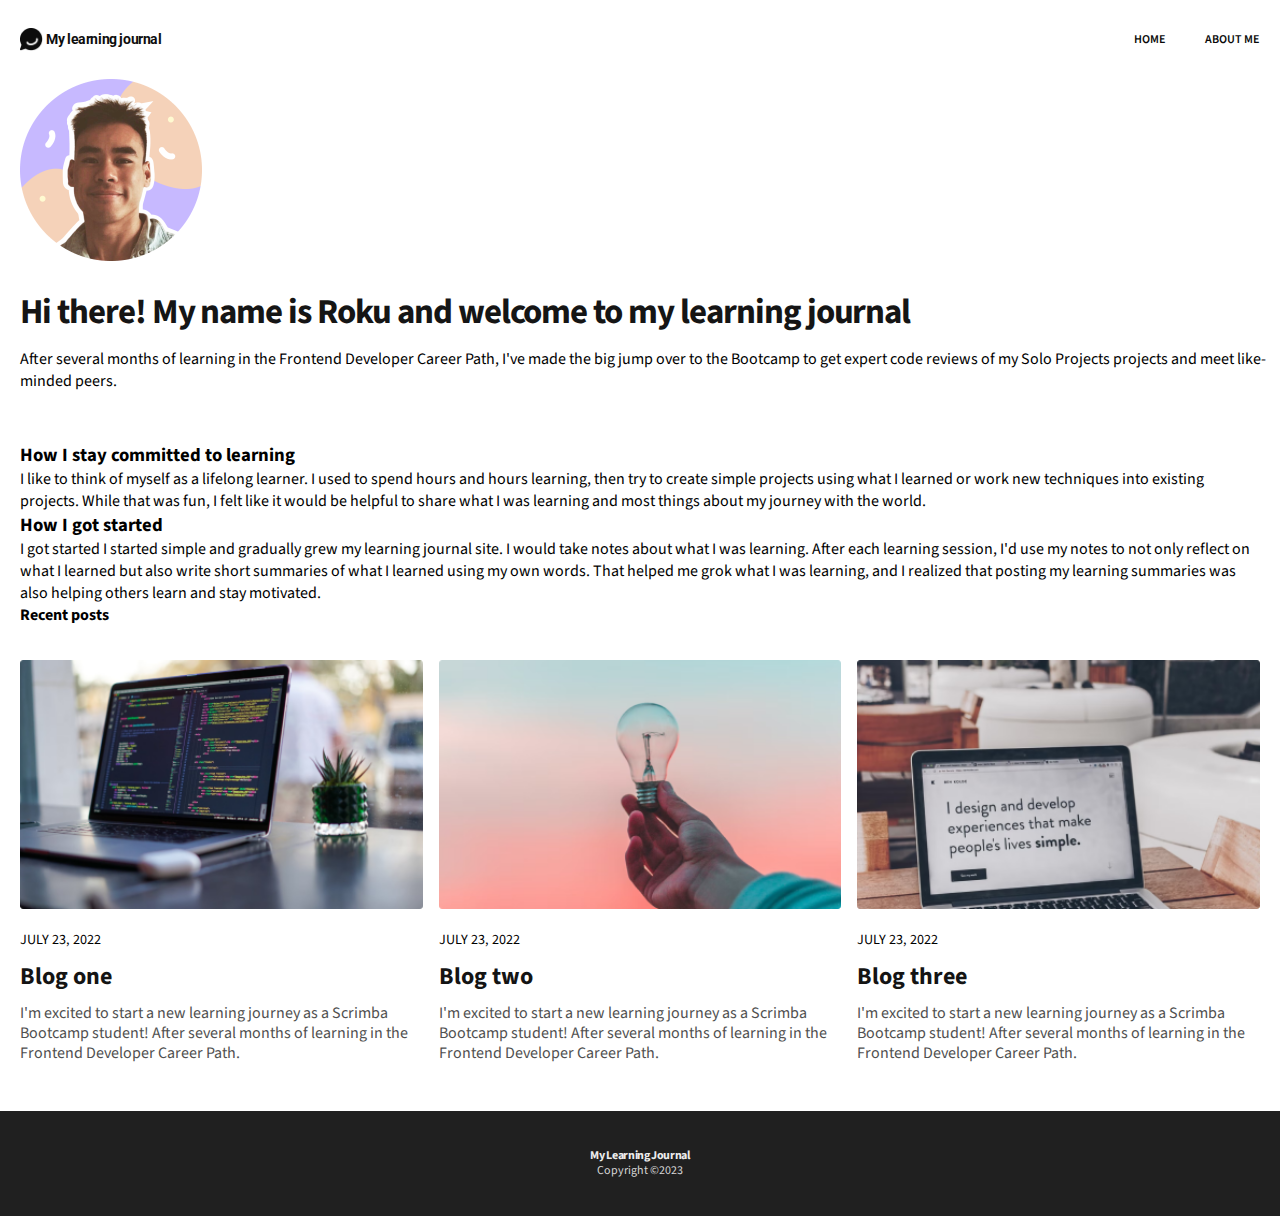
==== about-me.html @ 6f6a1679 "add two new pages" ====
<!DOCTYPE html>
<html lang="en">
  <head>
    <meta charset="UTF-8" />
    <meta name="viewport" content="width=device-width, initial-scale=1.0" />
    <title>My Learning Journal</title>
    <link rel="preconnect" href="https://fonts.googleapis.com" />
    <link rel="preconnect" href="https://fonts.gstatic.com" crossorigin />
    <link
      href="https://fonts.googleapis.com/css2?family=Roboto:wght@700&family=Source+Sans+3:wght@400;600;700&display=swap"
      rel="stylesheet"
    />
    <link
      href="https://fonts.googleapis.com/css?family=Source+Sans+Pro"
      rel="stylesheet"
      type="text/css"
    />
    <link rel="stylesheet" href="index.css" />
    <link rel="stylesheet" href="view-more-posts.css" />
    <link rel="stylesheet" href="about-me.css" />
  </head>

  <body>
    <div class="container">
      <header>
        <div class="logo-wrapper">
          <img src="./images/logo.png" alt="logo-image" class="logo" />
          <h1>My learning journal</h1>
        </div>
        <nav>
          <ul>
            <li><a href="#">HOME</a></li>
            <li><a href="#">ABOUT ME</a></li>
          </ul>
        </nav>
      </header>

      <section class="hero-section-about-me">
        <img
          src="./images/image 18.png"
          class="image-developer"
          alt="Clare Boniface the web developer"
        />
        <h2 class="hero-heading">
          Hi there! My name is Roku and welcome to my learning journal
        </h2>
        <p class="hero-text">
          After several months of learning in the Frontend Developer Career
          Path, I've made the big jump over to the Bootcamp to get expert code
          reviews of my Solo Projects projects and meet like-minded peers.
        </p>
      </section>

      <main>
        <article class="about-me-information">
          <h3>How I stay committed to learning</h3>
          <p>
            I like to think of myself as a lifelong learner. I used to spend
            hours and hours learning, then try to create simple projects using
            what I learned or work new techniques into existing projects. While
            that was fun, I felt like it would be helpful to share what I was
            learning and most things about my journey with the world.
          </p>
          <h3>How I got started</h3>
          <p>
            I got started I started simple and gradually grew my learning
            journal site. I would take notes about what I was learning. After
            each learning session, I'd use my notes to not only reflect on what
            I learned but also write short summaries of what I learned using my
            own words. That helped me grok what I was learning, and I realized
            that posting my learning summaries was also helping others learn and
            stay motivated.
          </p>
        </article>
        <h4>Recent posts</h4>
        <section class="blog-posts">
          <div class="blog-post">
            <img
              src="./images/article-image-03.png"
              class="blog-img"
              alt="open laptop screen showing multiple lines of code"
            />
            <p class="blog-date">July 23, 2022</p>
            <h3 class="blog-title">Blog one</h3>
            <p class="blog-text">
              I'm excited to start a new learning journey as a Scrimba Bootcamp
              student! After several months of learning in the Frontend
              Developer Career Path.
            </p>
          </div>
          <div class="blog-post">
            <img
              src="./images/article-image-02.png"
              class="blog-img"
              alt="a hand holding a glass lightbulb"
            />
            <p class="blog-date">July 23, 2022</p>
            <h3 class="blog-title">Blog two</h3>
            <p class="blog-text">
              I'm excited to start a new learning journey as a Scrimba Bootcamp
              student! After several months of learning in the Frontend
              Developer Career Path.
            </p>
          </div>
          <div class="blog-post last-post">
            <img
              src="./images/article-image-01.png"
              class="blog-img"
              alt="open laptop screen showing multiple lines of code"
            />
            <p class="blog-date">July 23, 2022</p>
            <h3 class="blog-title">Blog three</h3>
            <p class="blog-text">
              I'm excited to start a new learning journey as a Scrimba Bootcamp
              student! After several months of learning in the Frontend
              Developer Career Path.
            </p>
          </div>
        </section>
      </main>
      <footer>
        <p class="footer-title">My Learning Journal</p>
        <p class="footer-subtitle">Copyright &copy;2023</p>
      </footer>
    </div>
  </body>
</html>
---- index.css ----
* {
  box-sizing: border-box;
}

h1,
h2,
h3,
h4,
h5,
h6,
p {
  margin: 0;
}

body {
  background-color: #fff;
  margin: 0;
  padding: 0;
  font-family: "Source Sans Pro", sans-serif;
}

header {
  display: flex;
  justify-content: space-between;
  padding: 15px 21px 15px 20px;
}
h1 {
  font-size: 13.552px;
  font-weight: 700;
  line-height: 108.2%;
  letter-spacing: -0.407px;
  color: #0e0e0e;
  font-family: "Roboto", sans-serif;
}

.logo-wrapper {
  display: flex;
  align-items: center;
}

.logo {
  width: 23.162px;
  height: 23.162px;
  margin-right: 3.09px;
}

nav ul {
  display: flex;
  justify-content: space-between;
}

li a {
  text-decoration: none;
  color: #090909;
}

li {
  list-style: none;
  margin-left: 40px;
  color: #090909;
  text-align: right;
  font-size: 12px;
  font-weight: 600;
}

.hero-section {
  background-image: url("./images/article-image-hero.png");
  background-size: cover;
  height: 293px;
  width: 100%;
  color: #fff;
  padding: 87px 20px 25px 20px;
  display: flex;
  flex-direction: column;
  justify-content: end;
}
.hero-date {
  text-transform: uppercase;
  margin-bottom: 8px;
  color: #fff;
  font-size: 12px;
}
.hero-heading {
  font-size: 32px;
  color: #fff;
  font-weight: 700;
  line-height: 108.2%;
  letter-spacing: -0.96px;
  margin-bottom: 8px;
}
.hero-text {
  font-size: 16px;
}

main {
  font-family: "Source Sans Pro", sans-serif;
  padding: 0 20px;
}

.blog-posts {
  display: grid;
}

.blog-post {
  padding-top: 0;
  padding-bottom: 0;
}
.blog-img {
  padding-top: 34px;
}
.blog-text {
  color: #505050;
  font-size: 16px;
  line-height: 125%;
}

.view-more-link {
  text-align: center;
  display: block;
  color: #000000;
  font-size: 16px;
  font-weight: 700;
  margin-top: 27px;
  margin-bottom: 43px;
}
.last-post {
  margin-bottom: 0;
  padding-bottom: 0;
}

footer {
  background-color: #202020;
  color: #ececec;
  display: flex;
  flex-direction: column;
  align-items: center;
  padding: 38.5px 0;
  width: 100%;
}
.footer-title {
  font-size: 12px;
  font-weight: 700;
  line-height: 108.2%;
  letter-spacing: -0.36px;
}
.footer-subtitle {
  color: #d7d7d7;
  font-size: 12px;
  font-weight: 400;
  line-height: 125%;
}

@media (min-width: 690px) {
  .blog-posts {
    grid-template-columns: 1fr 1fr 1fr;
    grid-template-areas:
      "img img img"
      "date date date"
      "title title title"
      "text text text";
    gap: 1em;
  }
}

.blog-img {
  width: 100%;
  margin: 0 auto;
  grid-area: img;
}
.blog-date {
  grid-area: date;
  color: #000;
  font-size: 14.173px;
  text-transform: uppercase;
  margin-top: 14px;
  margin-bottom: 9px;
}
.blog-title {
  grid-area: title;
  color: #141414;
  font-size: 24px;
  margin-bottom: 9px;
}
.blog-text {
  grid-area: text;
  font-size: 16px;
  line-height: 1.25;
  color: #505050;
  font-family: "Source Sans 3", sans-serif;
}
---- about-me.css ----
.hero-section-about-me {
  padding-left: 20px;
}

.image-developer {
  width: 182px;
  margin-bottom: 27px;
}

.hero-heading {
  color: #151515;
  font-size: 34.838px;
  font-weight: 700;
  line-height: 108.2%;
  letter-spacing: -1.045px;
  padding-right: 43px;
  margin-bottom: 16px;
}

.about-me-information {
  margin-top: 50px;
}
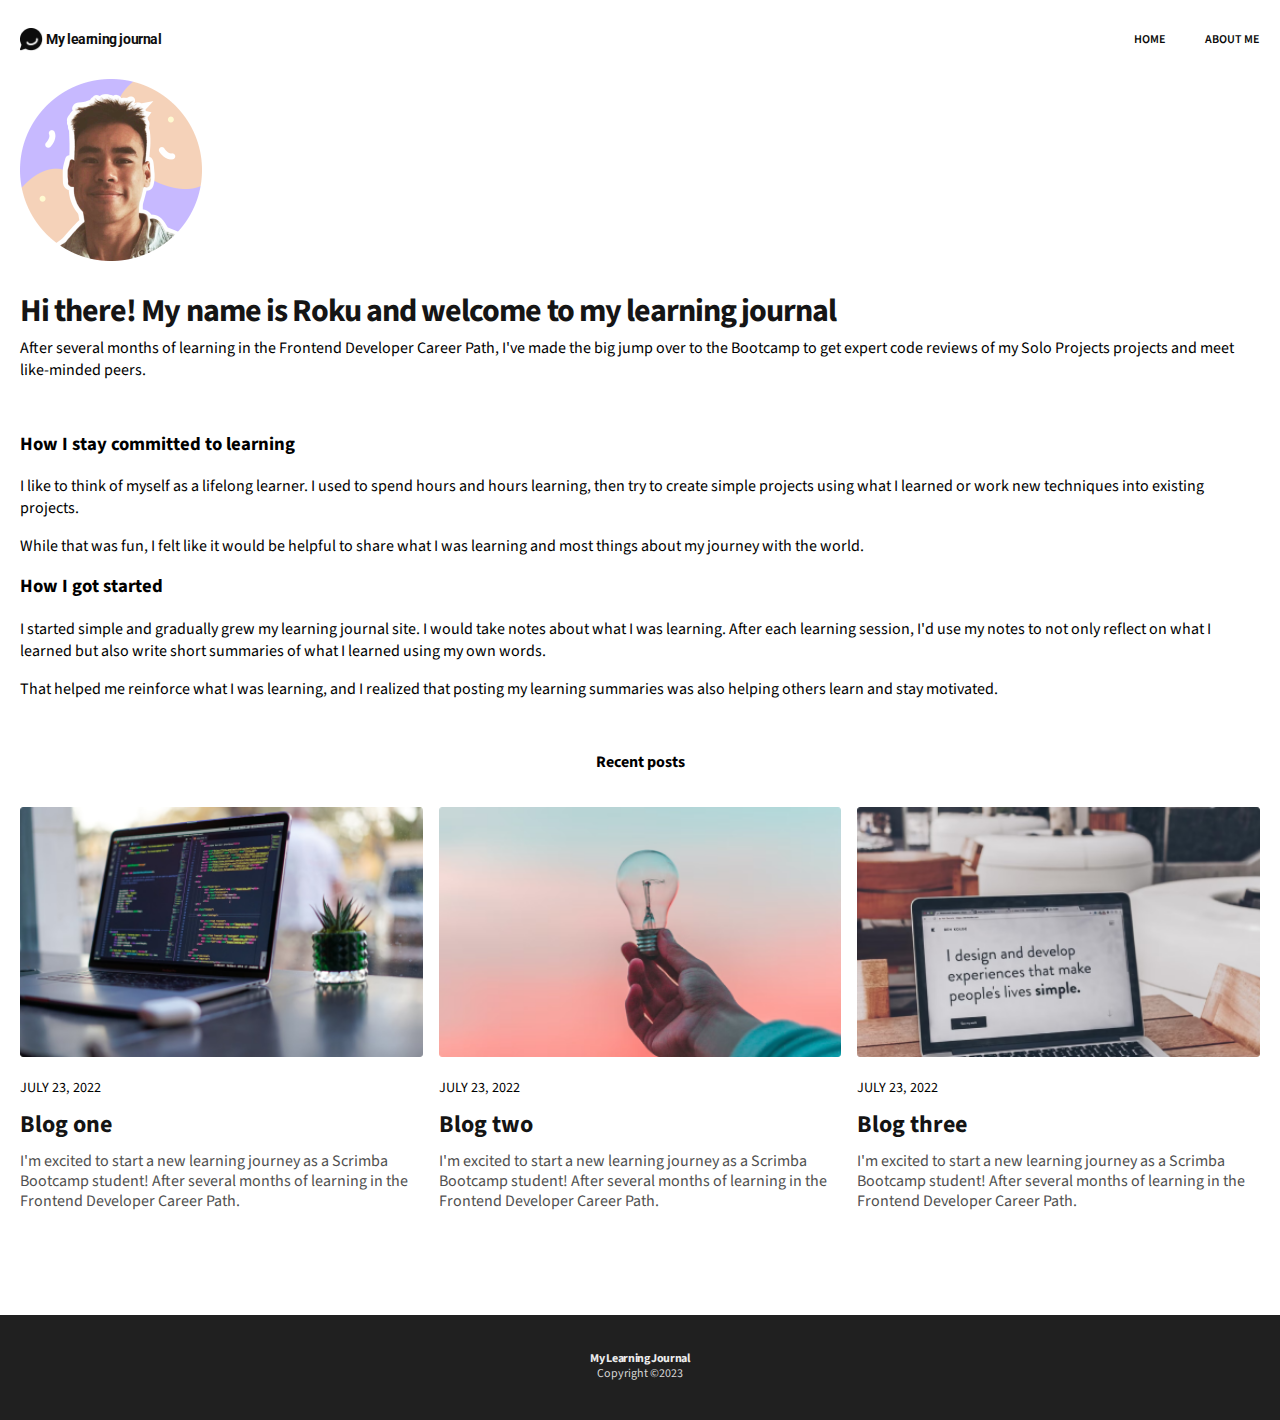
==== commit 75cccac0: "update the two new pages - about me and view more posts" ====
--- a/about-me.html
+++ b/about-me.html
@@ -35,7 +35,7 @@
         </nav>
       </header>
 
-      <section class="hero-section-about-me">
+      <section class="hero-section-white-bg">
         <img
           src="./images/image 18.png"
           class="image-developer"
@@ -53,26 +53,31 @@
 
       <main>
         <article class="about-me-information">
-          <h3>How I stay committed to learning</h3>
-          <p>
+          <h3 class="about-me-heading">How I stay committed to learning</h3>
+          <p class="about-me-text">
             I like to think of myself as a lifelong learner. I used to spend
             hours and hours learning, then try to create simple projects using
-            what I learned or work new techniques into existing projects. While
-            that was fun, I felt like it would be helpful to share what I was
-            learning and most things about my journey with the world.
+            what I learned or work new techniques into existing projects.
           </p>
-          <h3>How I got started</h3>
-          <p>
-            I got started I started simple and gradually grew my learning
-            journal site. I would take notes about what I was learning. After
-            each learning session, I'd use my notes to not only reflect on what
-            I learned but also write short summaries of what I learned using my
-            own words. That helped me grok what I was learning, and I realized
-            that posting my learning summaries was also helping others learn and
-            stay motivated.
+
+          <p class="about-me-text">
+            While that was fun, I felt like it would be helpful to share what I
+            was learning and most things about my journey with the world.
+          </p>
+          <h3 class="about-me-heading">How I got started</h3>
+          <p class="about-me-text">
+            I started simple and gradually grew my learning journal site. I
+            would take notes about what I was learning. After each learning
+            session, I'd use my notes to not only reflect on what I learned but
+            also write short summaries of what I learned using my own words.
+          </p>
+          <p class="about-me-text">
+            That helped me reinforce what I was learning, and I realized that
+            posting my learning summaries was also helping others learn and stay
+            motivated.
           </p>
         </article>
-        <h4>Recent posts</h4>
+        <h4 class="recent-post-heading">Recent posts</h4>
         <section class="blog-posts">
           <div class="blog-post">
             <img
--- a/view-more-posts.css
+++ b/view-more-posts.css
@@ -0,0 +1,37 @@
+.hero-section-white-bg {
+  padding-right: 43px;
+  margin-bottom: 16px;
+  padding-left: 20px;
+}
+
+.hero-heading {
+  color: #151515;
+  font-family: Source Sans Pro;
+  font-size: 32px;
+  font-weight: 700;
+  line-height: 108.2%;
+  letter-spacing: -0.96px;
+}
+
+.about-me-heading {
+  margin-bottom: 1em;
+}
+
+.about-me-text {
+  margin-bottom: 1em;
+}
+
+.recent-post-heading {
+  margin-top: 51px;
+  text-align: center;
+  color: #000;
+  text-align: center;
+  font-family: Source Sans Pro;
+  font-size: 16px;
+  font-style: normal;
+  font-weight: 700;
+  line-height: normal;
+}
+.last-post {
+  margin-bottom: 56px;
+}
--- a/about-me.css
+++ b/about-me.css
@@ -1,22 +1,9 @@
-.hero-section-about-me {
-  padding-left: 20px;
-}
 
 .image-developer {
   width: 182px;
   margin-bottom: 27px;
 }
 
-.hero-heading {
-  color: #151515;
-  font-size: 34.838px;
-  font-weight: 700;
-  line-height: 108.2%;
-  letter-spacing: -1.045px;
-  padding-right: 43px;
-  margin-bottom: 16px;
-}
-
 .about-me-information {
   margin-top: 50px;
 }
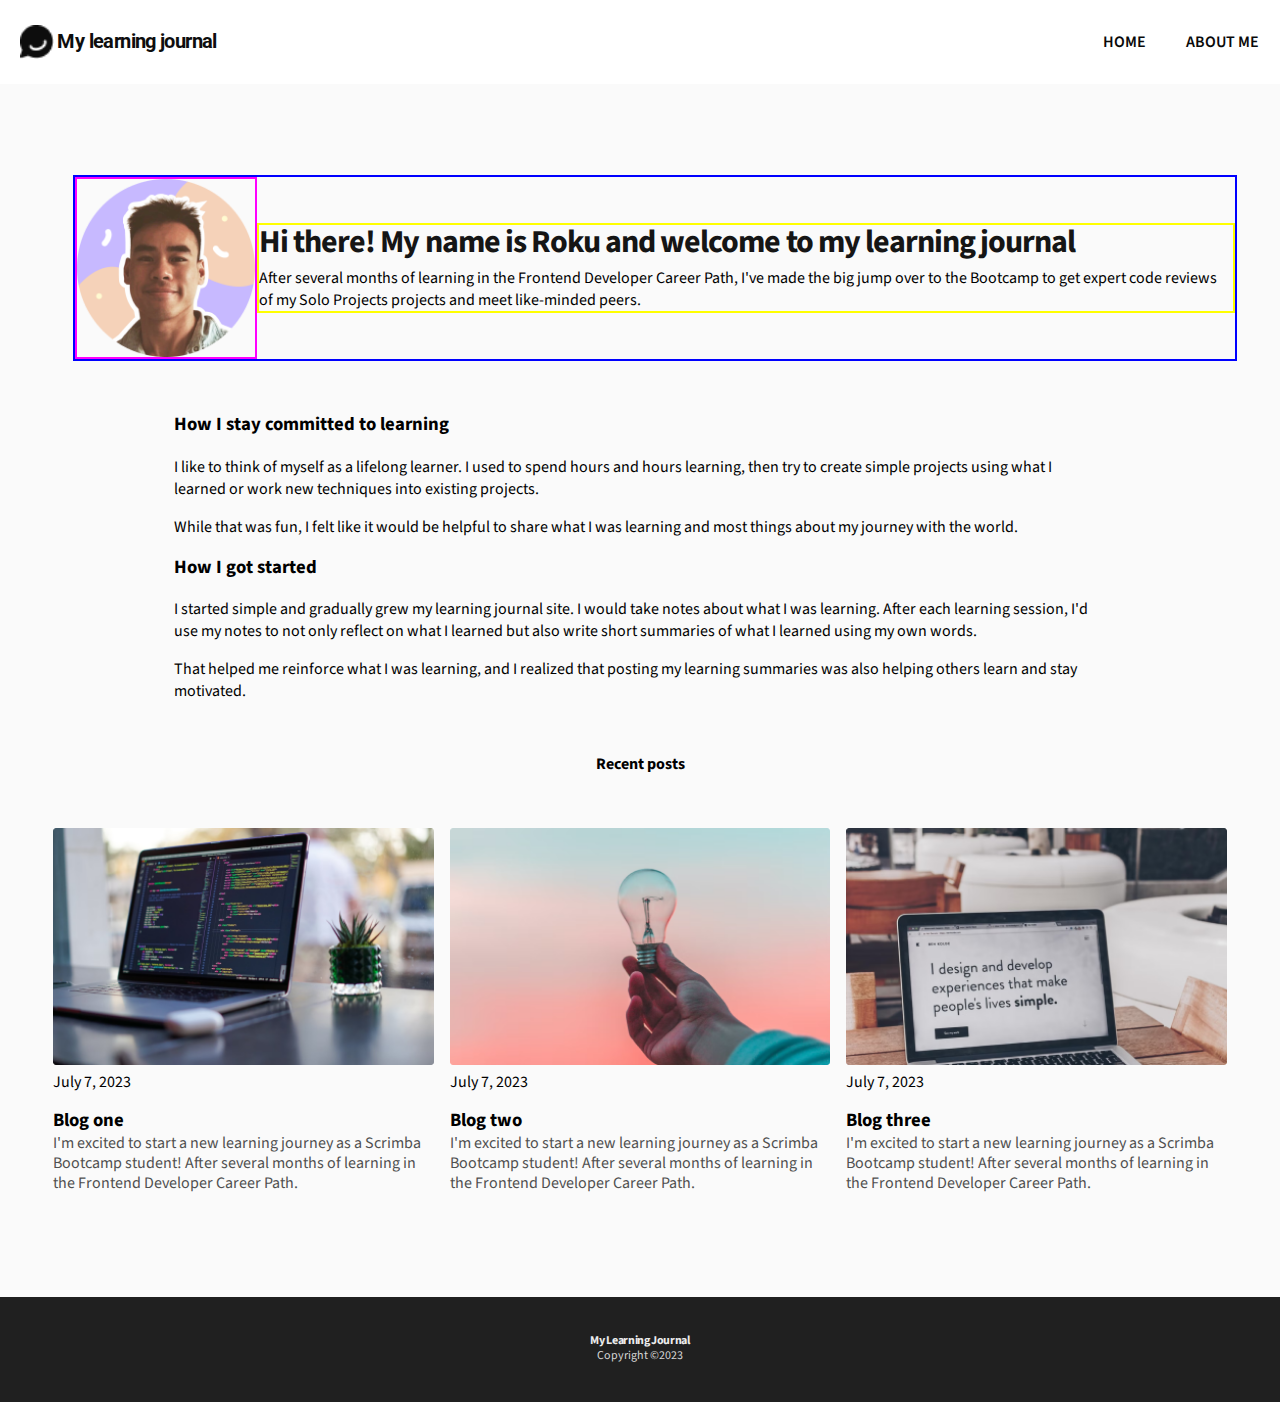
==== commit b0446468: "add responsive design for desktop" ====
--- a/about-me.html
+++ b/about-me.html
@@ -29,26 +29,31 @@
         </div>
         <nav>
           <ul>
-            <li><a href="#">HOME</a></li>
-            <li><a href="#">ABOUT ME</a></li>
+            <li><a href="index.html">HOME</a></li>
+            <li><a href="about-me.html" class="active">ABOUT ME</a></li>
           </ul>
         </nav>
       </header>
 
       <section class="hero-section-white-bg">
-        <img
-          src="./images/image 18.png"
-          class="image-developer"
-          alt="Clare Boniface the web developer"
-        />
-        <h2 class="hero-heading">
-          Hi there! My name is Roku and welcome to my learning journal
-        </h2>
-        <p class="hero-text">
-          After several months of learning in the Frontend Developer Career
-          Path, I've made the big jump over to the Bootcamp to get expert code
-          reviews of my Solo Projects projects and meet like-minded peers.
-        </p>
+        <div class="hero-container">
+          <img
+            src="./images/image 18.png"
+            class="image-developer"
+            alt="Clare Boniface the web developer"
+          />
+          <div class="hero-info-container">
+            <h2 class="hero-heading">
+              Hi there! My name is Roku and welcome to my learning journal
+            </h2>
+            <p class="hero-text">
+              After several months of learning in the Frontend Developer Career
+              Path, I've made the big jump over to the Bootcamp to get expert
+              code reviews of my Solo Projects projects and meet like-minded
+              peers.
+            </p>
+          </div>
+        </div>
       </section>
 
       <main>
@@ -85,7 +90,7 @@
               class="blog-img"
               alt="open laptop screen showing multiple lines of code"
             />
-            <p class="blog-date">July 23, 2022</p>
+            <p class="blog-date">July 7, 2023</p>
             <h3 class="blog-title">Blog one</h3>
             <p class="blog-text">
               I'm excited to start a new learning journey as a Scrimba Bootcamp
@@ -99,7 +104,7 @@
               class="blog-img"
               alt="a hand holding a glass lightbulb"
             />
-            <p class="blog-date">July 23, 2022</p>
+            <p class="blog-date">July 7, 2023</p>
             <h3 class="blog-title">Blog two</h3>
             <p class="blog-text">
               I'm excited to start a new learning journey as a Scrimba Bootcamp
@@ -113,7 +118,7 @@
               class="blog-img"
               alt="open laptop screen showing multiple lines of code"
             />
-            <p class="blog-date">July 23, 2022</p>
+            <p class="blog-date">July 7, 2023</p>
             <h3 class="blog-title">Blog three</h3>
             <p class="blog-text">
               I'm excited to start a new learning journey as a Scrimba Bootcamp
--- a/index.css
+++ b/index.css
@@ -107,6 +107,8 @@
 }
 .blog-img {
   padding-top: 34px;
+  width: 100%;
+  object-fit: cover;
 }
 .blog-text {
   color: #505050;
@@ -149,8 +151,53 @@
   font-weight: 400;
   line-height: 125%;
 }
+.hidden {
+  display: none;
+}
 
 @media (min-width: 690px) {
+  h1 {
+    font-size: 20.03px;
+    letter-spacing: -0.601px;
+  }
+
+  .logo {
+    width: 34.246px;
+    height: 34.246px;
+  }
+  li {
+    font-size: 16px;
+  }
+  .hero-section {
+    height: 488px;
+  }
+  .hero-information {
+    margin-right: 375px;
+  }
+  .hero-date {
+    font-size: 16px;
+  }
+  .hero-heading {
+    font-size: 40px;
+    letter-spacing: -1.2px;
+    margin-bottom: 8px;
+  }
+
+  main {
+    padding: 0 53px;
+  }
+
+  .blog-posts {
+    display: grid;
+  }
+  .blog-img {
+    padding-top: 53px;
+  }
+  .view-more-link {
+    font-size: 14.173px;
+    margin-top: 31px;
+    margin-bottom: 51px;
+  }
   .blog-posts {
     grid-template-columns: 1fr 1fr 1fr;
     grid-template-areas:
@@ -160,31 +207,21 @@
       "text text text";
     gap: 1em;
   }
-}
-
-.blog-img {
-  width: 100%;
-  margin: 0 auto;
-  grid-area: img;
-}
-.blog-date {
-  grid-area: date;
-  color: #000;
-  font-size: 14.173px;
-  text-transform: uppercase;
-  margin-top: 14px;
-  margin-bottom: 9px;
-}
-.blog-title {
-  grid-area: title;
-  color: #141414;
-  font-size: 24px;
-  margin-bottom: 9px;
-}
-.blog-text {
-  grid-area: text;
-  font-size: 16px;
-  line-height: 1.25;
-  color: #505050;
-  font-family: "Source Sans 3", sans-serif;
-}
+  .blog-img {
+    margin: 0 auto;
+    grid-area: img;
+  }
+  .blog-date {
+    grid-area: date;
+    margin-bottom: 14px;
+  }
+  .blog-title {
+    grid-area: title;
+  }
+  .blog-text {
+    grid-area: text;
+  }
+  .hidden {
+    display: block;
+  }
+}
--- a/view-more-posts.css
+++ b/view-more-posts.css
@@ -35,3 +35,12 @@
 .last-post {
   margin-bottom: 56px;
 }
+
+@media (min-width: 690px) {
+  body {
+    background-color: #fafafa;
+  }
+  header {
+    background-color: #fff;
+  }
+}
--- a/about-me.css
+++ b/about-me.css
@@ -1,4 +1,3 @@
-
 .image-developer {
   width: 182px;
   margin-bottom: 27px;
@@ -7,3 +6,34 @@
 .about-me-information {
   margin-top: 50px;
 }
+
+@media (min-width: 690px) {
+  .image-developer {
+    display: block;
+    border: 2px solid magenta;
+    align-self: center;
+    justify-self: center;
+    margin-bottom: 0;
+  }
+  .hero-container {
+    display: flex;
+    align-items: center;
+    margin-top: 91px;
+    margin-left: 53px;
+    margin-bottom: 0;
+    border: 2px solid blue;
+  }
+  .hero-info-container {
+    border: 2px solid yellow;
+    display: flex;
+    flex-direction: column;
+    align-self: center;
+    justify-content: center;
+    align-content: center;
+    margin: 0;
+  }
+  .about-me-information {
+    margin-left: 121px;
+    margin-right: 121px;
+  }
+}
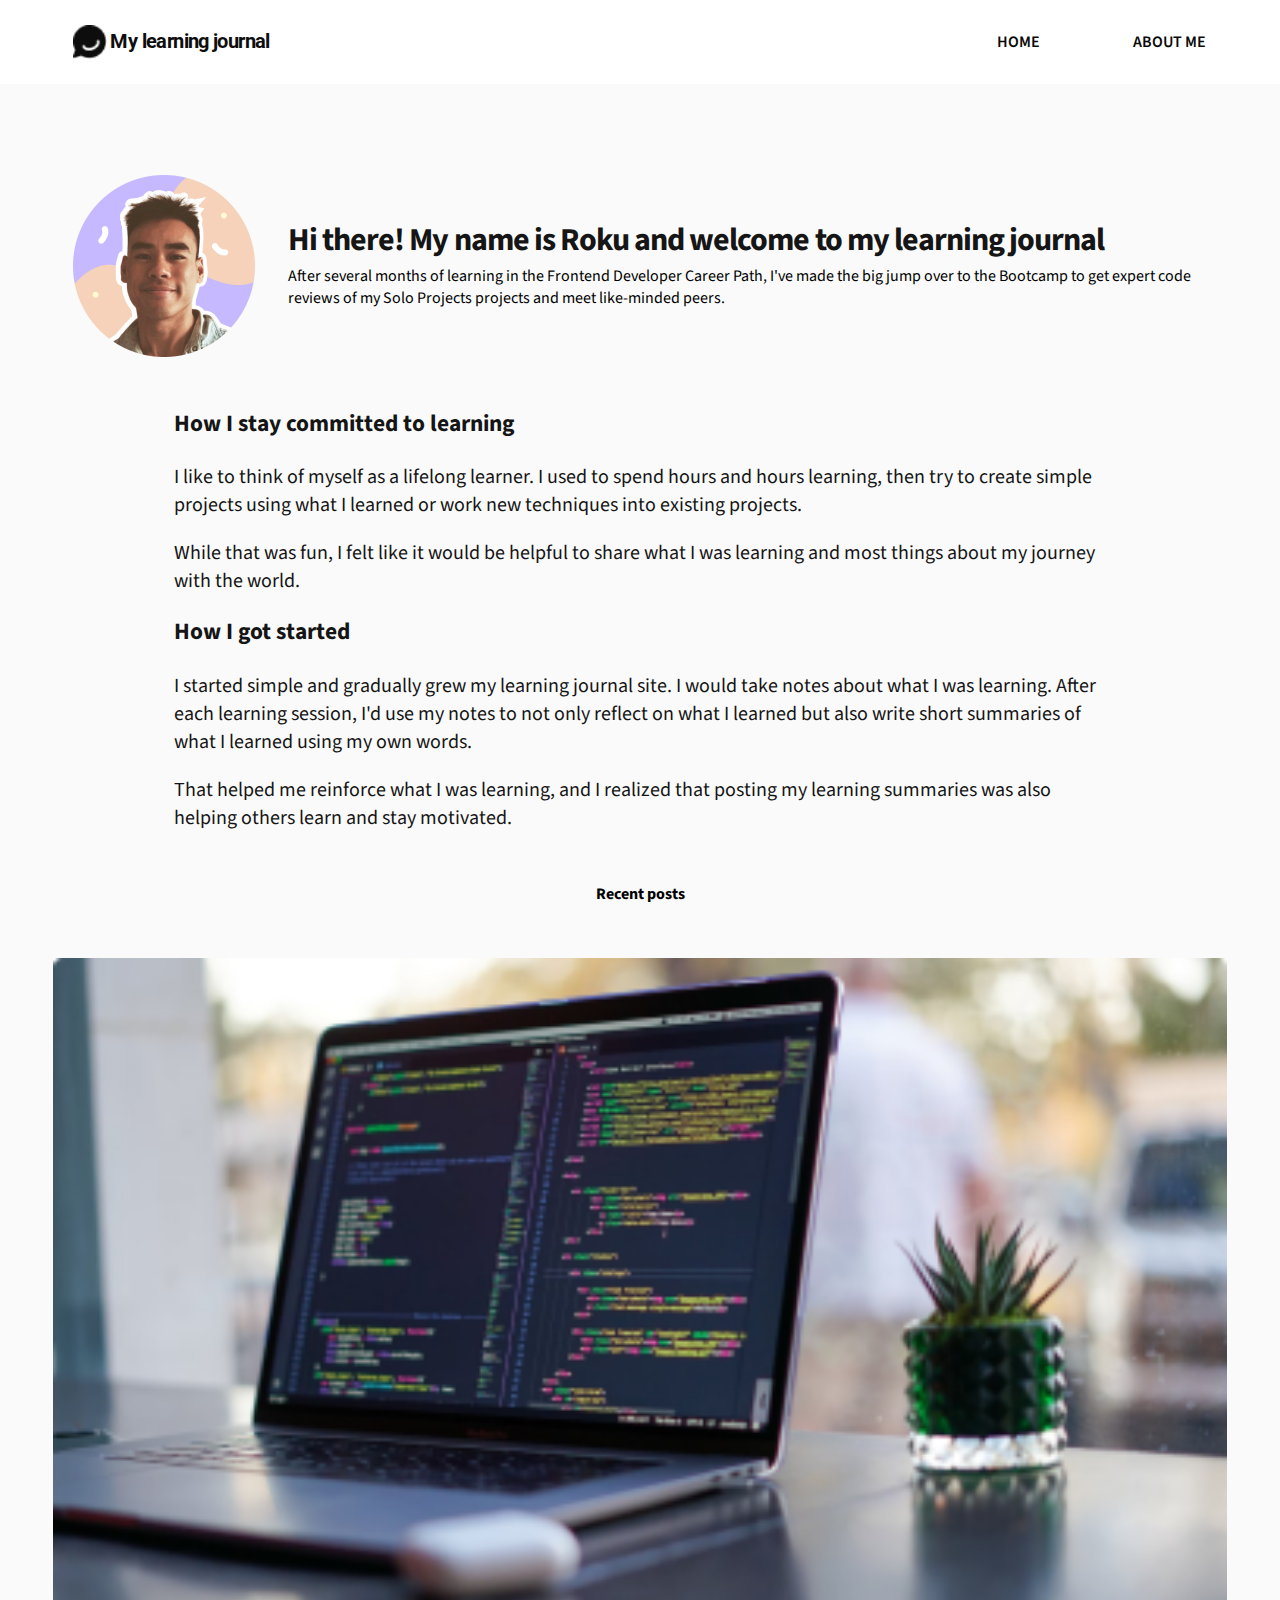
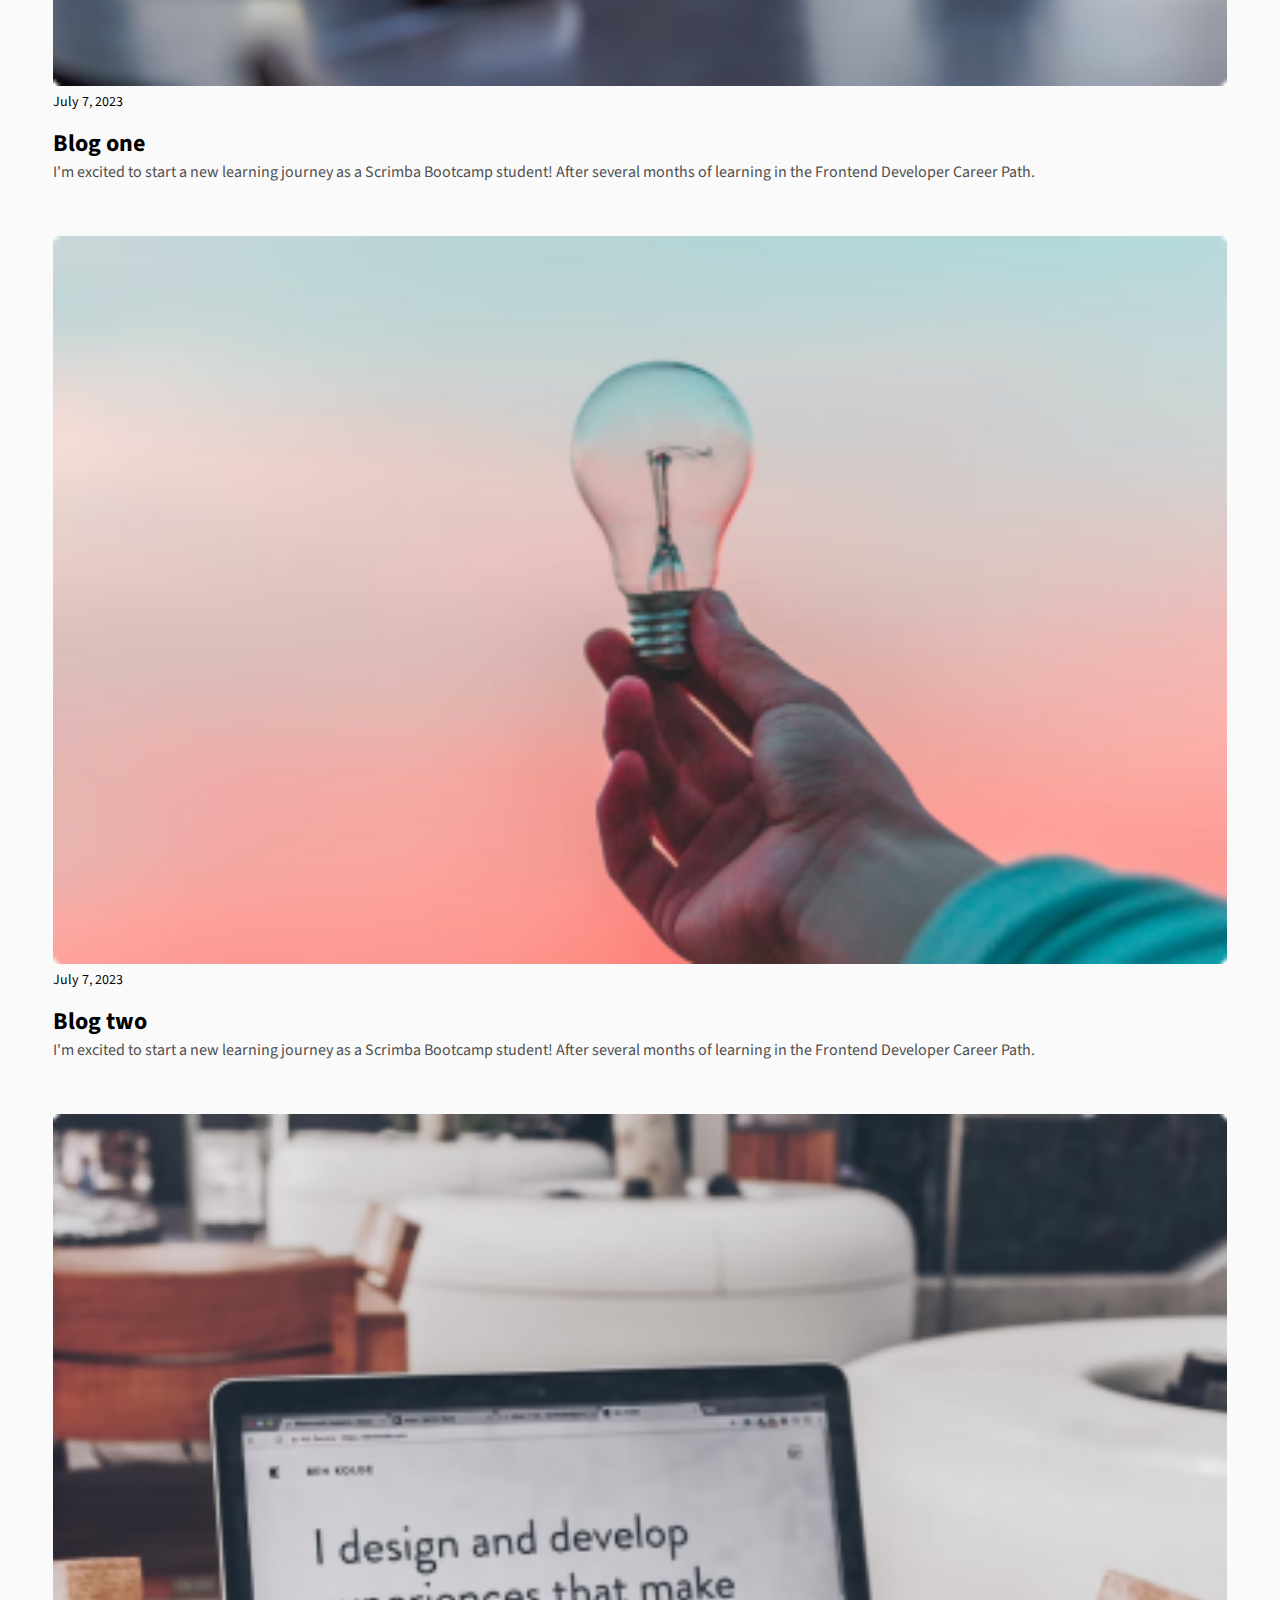
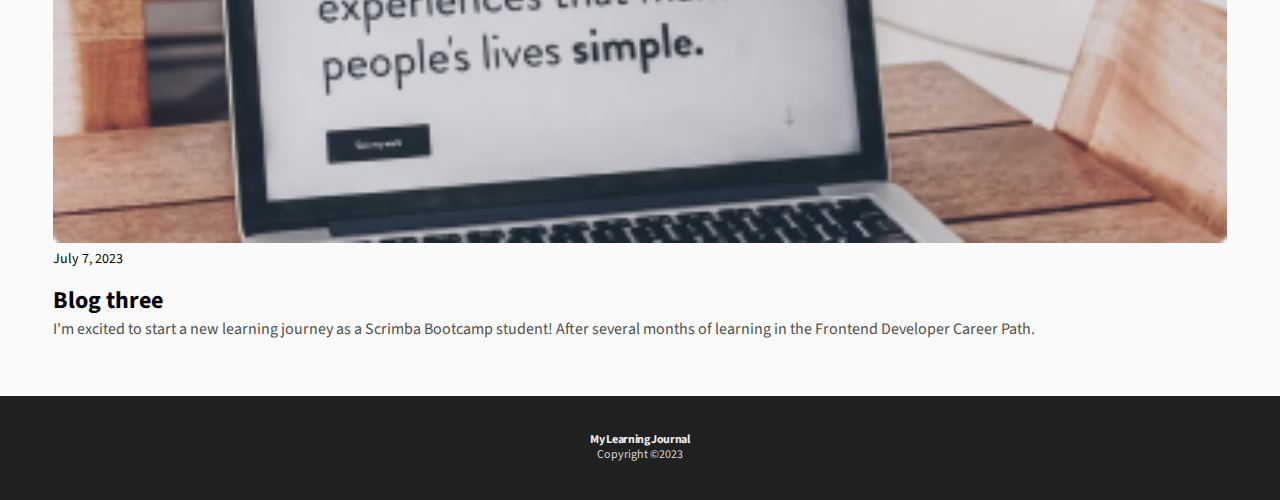
==== commit 64197177: "add hamburger menu for smaller screens" ====
--- a/about-me.html
+++ b/about-me.html
@@ -28,9 +28,24 @@
           <h1>My learning journal</h1>
         </div>
         <nav>
-          <ul>
-            <li><a href="index.html">HOME</a></li>
-            <li><a href="about-me.html" class="active">ABOUT ME</a></li>
+          <ul class="nav-list-items hidden">
+            <li><a href="index.html" class="active">HOME</a></li>
+            <li><a href="about-me.html">ABOUT ME</a></li>
+          </ul>
+
+          <i class="fa-solid fa-bars" id="hamburger-menu-icon"></i>
+          <ul class="hamburger-menu" id="menu">
+            <div class="logo-wrapper-mobile">
+              <img src="./images/logo.png" alt="logo-image" class="logo" />
+              <h1>My learning journal</h1>
+            </div>
+            <div>
+              <i class="fa-solid fa-x" id="close-btn"></i>
+            </div>
+            <li><a href="index.html" class="active">HOME</a></li>
+            <hr />
+            <li><a href="about-me.html">ABOUT ME</a></li>
+            <hr />
           </ul>
         </nav>
       </header>
--- a/index.css
+++ b/index.css
@@ -44,11 +44,6 @@
   margin-right: 3.09px;
 }
 
-nav ul {
-  display: flex;
-  justify-content: space-between;
-}
-
 li a {
   text-decoration: none;
   color: #090909;
@@ -56,74 +51,106 @@
 
 li {
   list-style: none;
-  margin-left: 40px;
   color: #090909;
-  text-align: right;
   font-size: 12px;
   font-weight: 600;
 }
 
+.hamburger-menu {
+  display: none;
+  position: absolute;
+  margin-top: 0;
+  top: 0;
+  right: 0;
+  z-index: 1;
+  height: 100%;
+  width: 100%;
+  background-color: whitesmoke;
+  color: black;
+  margin: 0;
+  padding-left: 1em;
+  padding-right: 1em;
+}
+.logo-wrapper-mobile {
+  display: flex;
+  margin-top: 1em;
+  align-items: center;
+}
+
+.hamburger-menu a {
+  cursor: pointer;
+}
+
+.hamburger-menu li {
+  padding-top: 3em;
+  font-size: 20px;
+}
+
+.hamburger-menu a:focus,
+.hamburger-menu a:hover {
+  opacity: 0.7;
+}
+
+.fa-x {
+  position: absolute;
+  right: 15px;
+  top: 15px;
+}
 .hero-section {
   background-image: url("./images/article-image-hero.png");
+  background-color: black;
+  background-repeat: no-repeat;
   background-size: cover;
-  height: 293px;
-  width: 100%;
   color: #fff;
   padding: 87px 20px 25px 20px;
-  display: flex;
-  flex-direction: column;
-  justify-content: end;
-}
+}
+.hero-information a {
+  color: #fff;
+  text-decoration: none;
+  cursor: pointer;
+}
+.hero-information a:hover,
+.hero-information a:focus {
+  color: orangered;
+  opacity: 0.8;
+}
+
 .hero-date {
   text-transform: uppercase;
   margin-bottom: 8px;
-  color: #fff;
   font-size: 12px;
 }
 .hero-heading {
   font-size: 32px;
-  color: #fff;
-  font-weight: 700;
   line-height: 108.2%;
   letter-spacing: -0.96px;
   margin-bottom: 8px;
 }
-.hero-text {
-  font-size: 16px;
-}
-
 main {
-  font-family: "Source Sans Pro", sans-serif;
   padding: 0 20px;
 }
-
 .blog-posts {
   display: grid;
-}
-
-.blog-post {
-  padding-top: 0;
-  padding-bottom: 0;
 }
 .blog-img {
   padding-top: 34px;
   width: 100%;
-  object-fit: cover;
 }
 .blog-text {
   color: #505050;
-  font-size: 16px;
-  line-height: 125%;
-}
-
-.view-more-link {
-  text-align: center;
+}
+.view-more-btn {
+  font-family: inherit;
+  margin: 0 auto;
+  border: none;
+  background-color: #fff;
   display: block;
   color: #000000;
   font-size: 16px;
   font-weight: 700;
   margin-top: 27px;
   margin-bottom: 43px;
+  cursor: pointer;
 }
 .last-post {
   margin-bottom: 0;
@@ -137,7 +164,6 @@
   flex-direction: column;
   align-items: center;
   padding: 38.5px 0;
-  width: 100%;
 }
 .footer-title {
   font-size: 12px;
@@ -148,31 +174,53 @@
 .footer-subtitle {
   color: #d7d7d7;
   font-size: 12px;
-  font-weight: 400;
   line-height: 125%;
+}
+
+.show {
+  display: block;
 }
 .hidden {
   display: none;
 }
-
-@media (min-width: 690px) {
+.hidden-posts {
+  display: none;
+}
+
+@media (min-width: 600px) {
   h1 {
     font-size: 20.03px;
     letter-spacing: -0.601px;
   }
-
   .logo {
     width: 34.246px;
     height: 34.246px;
+    margin-left: 53px;
+  }
+  .hamburger-menu,
+  .fa-bars,
+  .view-more-btn {
+    display: none;
+  }
+  .nav-list-items {
+    display: flex;
   }
   li {
     font-size: 16px;
+    padding-right: 53px;
+    margin-left: 40px;
   }
   .hero-section {
     height: 488px;
+    padding-left: 53px;
+    display: flex;
   }
   .hero-information {
-    margin-right: 375px;
+    width: 62%;
+    display: flex;
+    flex-direction: column;
+    justify-content: end;
+    border: 2px solid white;
   }
   .hero-date {
     font-size: 16px;
@@ -180,48 +228,32 @@
   .hero-heading {
     font-size: 40px;
     letter-spacing: -1.2px;
-    margin-bottom: 8px;
-  }
-
+  }
   main {
     padding: 0 53px;
   }
-
-  .blog-posts {
+  .blog-container {
     display: grid;
+    grid-template-columns: repeat(auto-fill, minmax(250px, 1fr));
+    gap: 20px;
+    margin-bottom: 31px;
+  }
+
+  .blog-posts,
+  .hidden-posts {
+    display: contents;
   }
   .blog-img {
     padding-top: 53px;
-  }
-  .view-more-link {
-    font-size: 14.173px;
-    margin-top: 31px;
-    margin-bottom: 51px;
-  }
-  .blog-posts {
-    grid-template-columns: 1fr 1fr 1fr;
-    grid-template-areas:
-      "img img img"
-      "date date date"
-      "title title title"
-      "text text text";
-    gap: 1em;
-  }
-  .blog-img {
-    margin: 0 auto;
-    grid-area: img;
-  }
+    width: 100%;
+    object-fit: cover;
+  }
+
   .blog-date {
-    grid-area: date;
     margin-bottom: 14px;
+    font-size: 14px;
   }
   .blog-title {
-    grid-area: title;
-  }
-  .blog-text {
-    grid-area: text;
-  }
-  .hidden {
-    display: block;
-  }
-}
+    font-size: 24px;
+  }
+}
--- a/view-more-posts.css
+++ b/view-more-posts.css
@@ -44,3 +44,7 @@
     background-color: #fff;
   }
 }
+.about-me-information {
+  font-size: 20px;
+  color: #151515;
+}
--- a/about-me.css
+++ b/about-me.css
@@ -10,10 +10,10 @@
 @media (min-width: 690px) {
   .image-developer {
     display: block;
-    border: 2px solid magenta;
     align-self: center;
     justify-self: center;
     margin-bottom: 0;
+    margin-right: 33px;
   }
   .hero-container {
     display: flex;
@@ -21,10 +21,8 @@
     margin-top: 91px;
     margin-left: 53px;
     margin-bottom: 0;
-    border: 2px solid blue;
   }
   .hero-info-container {
-    border: 2px solid yellow;
     display: flex;
     flex-direction: column;
     align-self: center;
@@ -35,5 +33,6 @@
   .about-me-information {
     margin-left: 121px;
     margin-right: 121px;
+    font-size: 20px;
   }
 }
